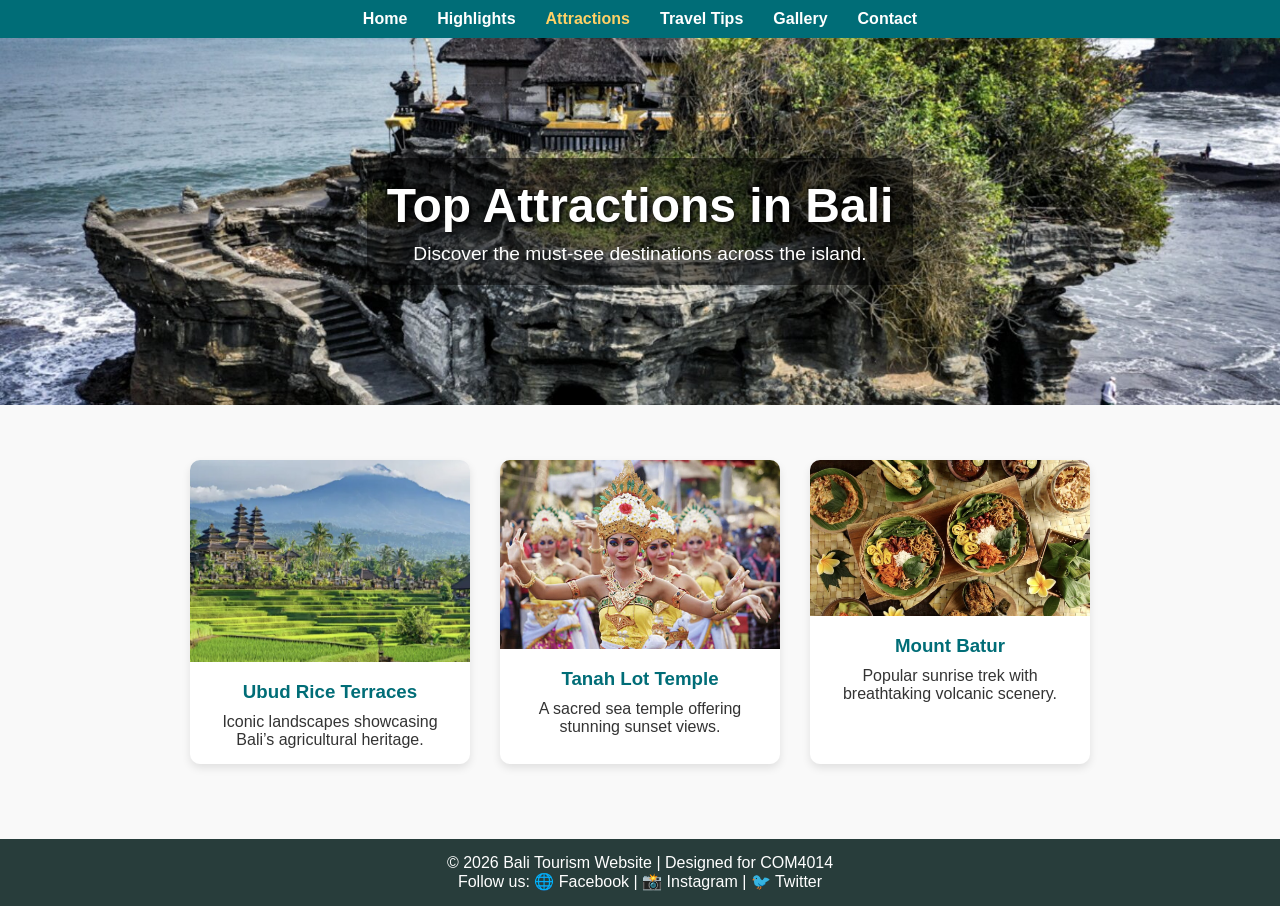
==== pages/attractions.html @ c3a786a6 "Initial commit" ====
<!DOCTYPE html>
<html lang="en">
<head>
    <meta charset="UTF-8">
    <meta name="viewport" content="width=device-width, initial-scale=1.0">
    <title>Bali Attractions</title>
    <link rel="stylesheet" href="../css/style.css">
    <link rel="icon" type="image/png" href="../images/favicon.png">
</head>
<body>
    <header>
        <nav>
            <ul>
                <li><a href="index.html">Home</a></li>
                <li><a href="highlights.html">Highlights</a></li>
                <li><a href="attractions.html" class="active">Attractions</a></li>
                <li><a href="tips.html">Travel Tips</a></li>
                <li><a href="gallery.html">Gallery</a></li>
                <li><a href="contact.html">Contact</a></li>
            </ul>
        </nav>
    </header>

    <section class="hero" style="background-image: url('../images/bali-attractions.jpg');">
        <div class="hero-text">
            <h1>Top Attractions in Bali</h1>
            <p>Discover the must-see destinations across the island.</p>
        </div>
    </section>

    <section class="grid">
        <div class="card">
            <img src="../images/bali-gallery1.jpg" alt="Ubud Rice Terraces">
            <h3>Ubud Rice Terraces</h3>
            <p>Iconic landscapes showcasing Bali’s agricultural heritage.</p>
        </div>
        <div class="card">
            <img src="../images/bali-gallery2.jpg" alt="Tanah Lot Temple">
            <h3>Tanah Lot Temple</h3>
            <p>A sacred sea temple offering stunning sunset views.</p>
        </div>
        <div class="card">
            <img src="../images/bali-gallery3.jpg" alt="Mount Batur">
            <h3>Mount Batur</h3>
            <p>Popular sunrise trek with breathtaking volcanic scenery.</p>
        </div>
    </section>

    <footer>
        <p>&copy; 2026 Bali Tourism Website | Designed for COM4014</p>
        <p>Follow us: 🌐 Facebook | 📸 Instagram | 🐦 Twitter</p>
    </footer>
</body>
</html>
---- css/style.css ----
/* General Reset */
body, h1, h2, h3, p, ul, li {
    margin: 0;
    padding: 0;
    font-family: Arial, sans-serif;
}
body {
    background-color: #f9f9f9;
    color: #333;
    overflow: hidden;
    height: 100vh;
}

/* Navigation Bar */
nav {
    background-color: #006d77; /* Turquoise */
    padding: 10px;
}
nav ul {
    list-style: none;
    display: flex;
    justify-content: center;
}
nav ul li {
    margin: 0 15px;
}
nav ul li a {
    color: white;
    text-decoration: none;
    font-weight: bold;
}
nav ul li a:hover, nav ul li a.active {
    color: #ffd166; /* Gold hover effect */
}

/* Hero Section */
.hero {
    background-size: cover;
    background-position: center;
    color: white;
    text-align: center;
    padding: 120px 20px;
    position: relative;
}
.hero-text {
    background: rgba(0,0,0,0.5);
    display: inline-block;
    padding: 20px;
    border-radius: 10px;
}
.hero h1 {
    font-size: 3em;
    text-shadow: 2px 2px 5px black;
}
.hero p {
    font-size: 1.2em;
    margin-top: 10px;
}
.btn {
    display: inline-block;
    margin-top: 15px;
    padding: 10px 20px;
    background-color: #ffd166;
    color: #283d3b;
    text-decoration: none;
    font-weight: bold;
    border-radius: 5px;
}
.btn:hover {
    background-color: #ef476f; /* Coral hover */
    color: white;
}

/* Intro & Content Sections */
.intro, .content {
    padding: 40px 20px;
    text-align: center;
    max-width: 900px;
    margin: auto;
    line-height: 1.6;
}
.intro h2, .content h2 {
    color: #006d77;
    margin-bottom: 15px;
}
.content h2 {
    margin-top: 25px;
}

/* Grid Layout (Attractions) */
.grid {
    display: flex;
    justify-content: center;
    flex-wrap: wrap;
    padding: 40px 20px;
}
.card {
    background: white;
    border-radius: 10px;
    margin: 15px;
    width: 280px;
    box-shadow: 0 4px 8px rgba(0,0,0,0.1);
    text-align: center;
    transition: transform 0.3s;
}
.card img {
    width: 100%;
    border-radius: 10px 10px 0 0;
}
.card h3 {
    color: #006d77;
    margin: 15px 0 10px;
}
.card p {
    padding: 0 15px 15px;
}
.card:hover {
    transform: scale(1.05);
}

/* Gallery */
.gallery {
    display: flex;
    justify-content: center;
    flex-wrap: wrap;
    padding: 40px 20px;
}
.gallery-item {
    position: relative;
    margin: 10px;
}
.gallery-item img {
    width: 300px;
    height: 200px;
    object-fit: cover;
    border-radius: 10px;
}
.overlay {
    position: absolute;
    bottom: 0;
    background: rgba(0,0,0,0.6);
    color: white;
    width: 100%;
    text-align: center;
    padding: 10px;
    border-radius: 0 0 10px 10px;
    opacity: 0;
    transition: opacity 0.3s;
}
.gallery-item:hover .overlay {
    opacity: 1;
}

/* Form Section (Contact Page) */
.form-section {
    padding: 40px 20px;
    max-width: 600px;
    margin: auto;
}
.form-section h2 {
    text-align: center;
    color: #006d77;
    margin-bottom: 20px;
}
form {
    display: flex;
    flex-direction: column;
}
label {
    margin: 10px 0 5px;
    font-weight: bold;
}
input, textarea {
    padding: 10px;
    border: 1px solid #ccc;
    border-radius: 5px;
}
button {
    margin-top: 15px;
    padding: 10px;
    background-color: #006d77;
    color: white;
    border: none;
    border-radius: 5px;
    font-weight: bold;
    cursor: pointer;
}
button:hover {
    background-color: #ef476f;
}

/* Footer */
footer {
    background-color: #283d3b; /* Earthy tone */
    color: white;
    text-align: center;
    padding: 15px;
    margin-top: 20px;
}

/* Responsive Design */
@media (max-width: 768px) {
    .hero h1 {
        font-size: 2em;
    }
    .grid, .gallery {
        flex-direction: column;
        align-items: center;
    }
    .card, .gallery-item img {
        width: 90%;
    }
}
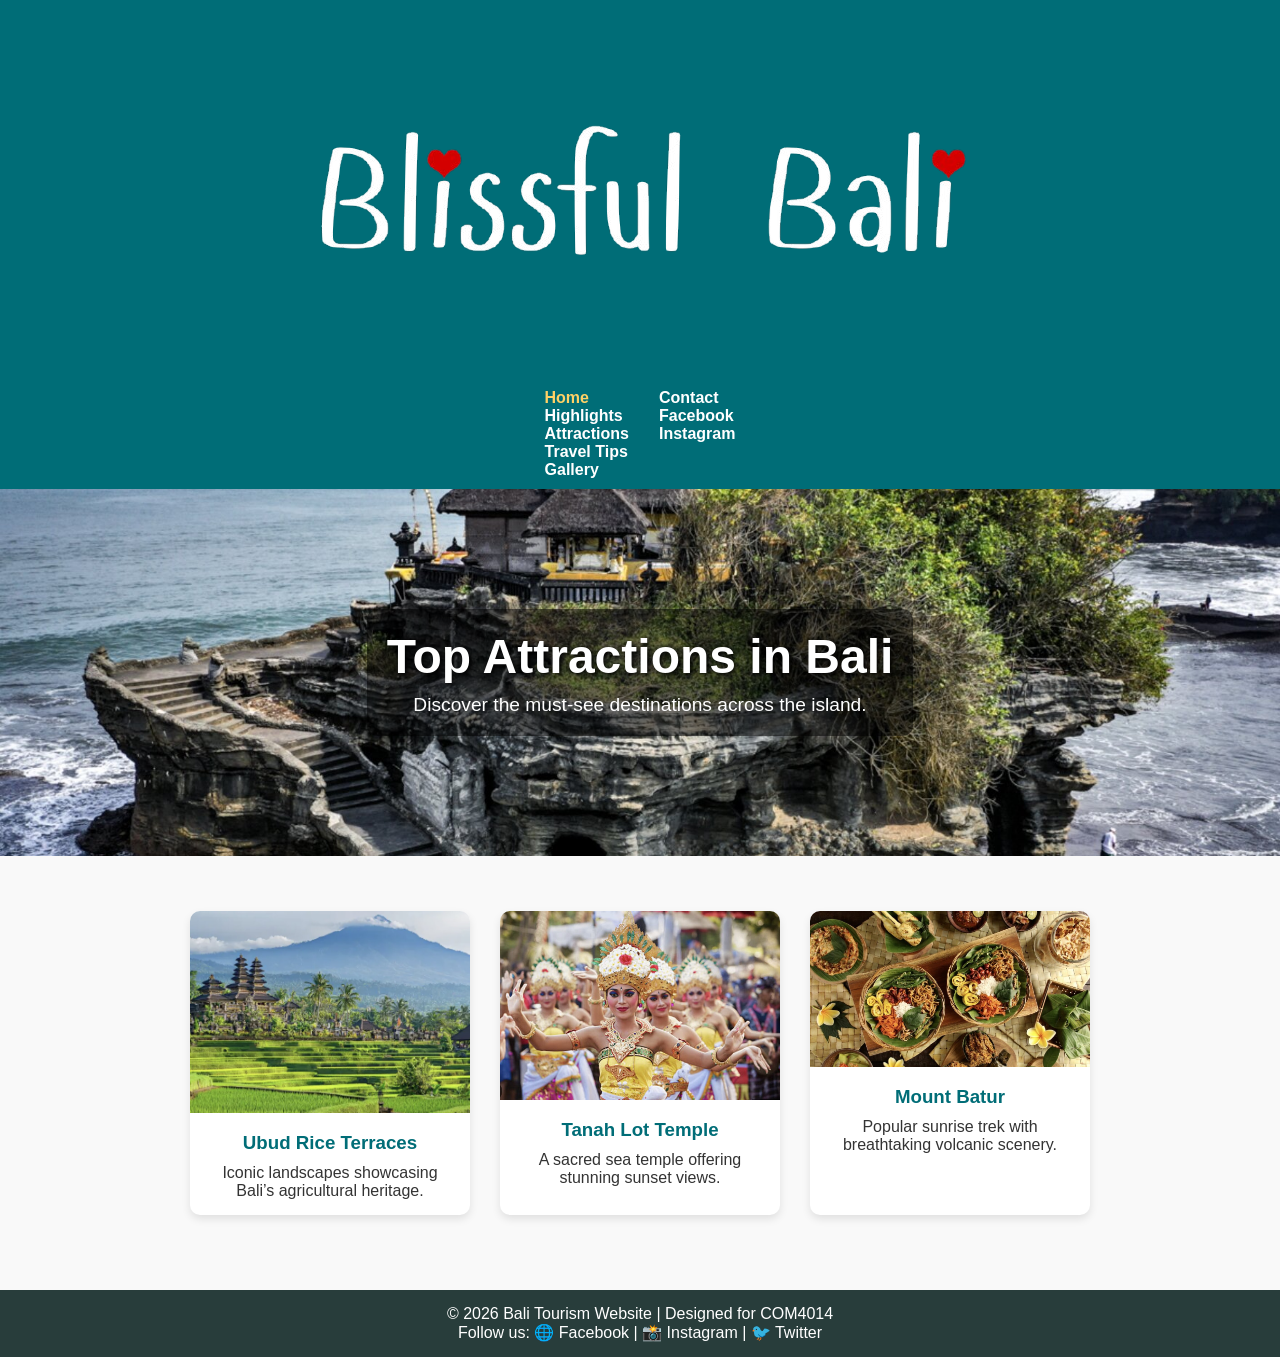
==== commit 557bb344: "final" ====
--- a/pages/attractions.html
+++ b/pages/attractions.html
@@ -10,13 +10,22 @@
 <body>
     <header>
         <nav>
-            <ul>
-                <li><a href="index.html">Home</a></li>
-                <li><a href="highlights.html">Highlights</a></li>
-                <li><a href="attractions.html" class="active">Attractions</a></li>
-                <li><a href="tips.html">Travel Tips</a></li>
-                <li><a href="gallery.html">Gallery</a></li>
-                <li><a href="contact.html">Contact</a></li>
+            <ul class="head-ul-one">
+                <li><img src="../images/Untitled_design-removebg-preview.jpg" alt=""></li>
+            </ul>
+            <ul class="head-ul-two">
+                <div class="first">
+                    <li><a href="index.html" class="active">Home</a></li>
+                    <li><a href="highlights.html">Highlights</a></li>
+                    <li><a href="attractions.html">Attractions</a></li>
+                    <li><a href="tips.html">Travel Tips</a></li>
+                    <li><a href="gallery.html">Gallery</a></li>
+                </div>
+                <div class="second">
+                    <li><a href="contact.html"><i class="fa-solid fa-phone"></i> Contact</a></li>
+                    <li><a href="facebook.com"><i class="fa-brands fa-facebook"></i>Facebook</a></li>
+                    <li><a href="Instagram.com"><i class="fa-brands fa-instagram"></i>Instagram</a></li>
+                </div>
             </ul>
         </nav>
     </header>
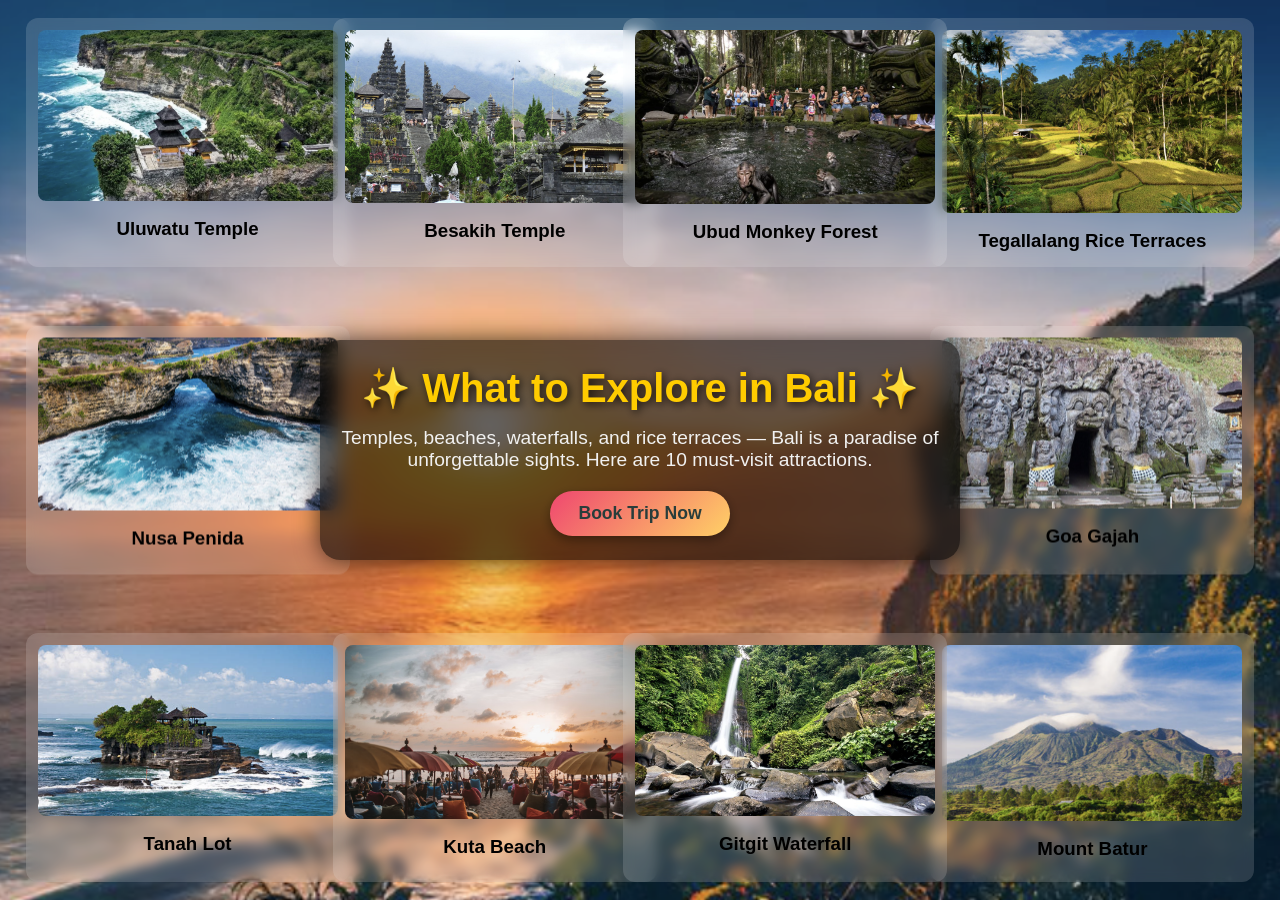
==== commit 22232079: "final" ====
--- a/pages/attractions.html
+++ b/pages/attractions.html
@@ -1,63 +1,95 @@
 <!DOCTYPE html>
 <html lang="en">
 <head>
-    <meta charset="UTF-8">
-    <meta name="viewport" content="width=device-width, initial-scale=1.0">
-    <title>Bali Attractions</title>
-    <link rel="stylesheet" href="../css/style.css">
-    <link rel="icon" type="image/png" href="../images/favicon.png">
+  <meta charset="UTF-8">
+  <meta name="viewport" content="width=device-width, initial-scale=1.0">
+  <title>Bali Attractions</title>
+  <link rel="stylesheet" href="../css/styles.css">
 </head>
-<body>
-    <header>
-        <nav>
-            <ul class="head-ul-one">
-                <li><img src="../images/Untitled_design-removebg-preview.jpg" alt=""></li>
-            </ul>
-            <ul class="head-ul-two">
-                <div class="first">
-                    <li><a href="index.html" class="active">Home</a></li>
-                    <li><a href="highlights.html">Highlights</a></li>
-                    <li><a href="attractions.html">Attractions</a></li>
-                    <li><a href="tips.html">Travel Tips</a></li>
-                    <li><a href="gallery.html">Gallery</a></li>
-                </div>
-                <div class="second">
-                    <li><a href="contact.html"><i class="fa-solid fa-phone"></i> Contact</a></li>
-                    <li><a href="facebook.com"><i class="fa-brands fa-facebook"></i>Facebook</a></li>
-                    <li><a href="Instagram.com"><i class="fa-brands fa-instagram"></i>Instagram</a></li>
-                </div>
-            </ul>
-        </nav>
-    </header>
+<body class="attractions">
 
-    <section class="hero" style="background-image: url('../images/bali-attractions.jpg');">
-        <div class="hero-text">
-            <h1>Top Attractions in Bali</h1>
-            <p>Discover the must-see destinations across the island.</p>
-        </div>
-    </section>
+  <!-- Central Text Box -->
+  <section class="main-text">
+    <h1>✨ What to Explore in Bali ✨</h1>
+    <p>Temples, beaches, waterfalls, and rice terraces — Bali is a paradise of unforgettable sights. Here are 10 must‑visit attractions.</p>
+     <a href="contact.html" class="book-btn">Book Trip Now</a>
+</section>
 
-    <section class="grid">
-        <div class="card">
-            <img src="../images/bali-gallery1.jpg" alt="Ubud Rice Terraces">
-            <h3>Ubud Rice Terraces</h3>
-            <p>Iconic landscapes showcasing Bali’s agricultural heritage.</p>
-        </div>
-        <div class="card">
-            <img src="../images/bali-gallery2.jpg" alt="Tanah Lot Temple">
-            <h3>Tanah Lot Temple</h3>
-            <p>A sacred sea temple offering stunning sunset views.</p>
-        </div>
-        <div class="card">
-            <img src="../images/bali-gallery3.jpg" alt="Mount Batur">
-            <h3>Mount Batur</h3>
-            <p>Popular sunrise trek with breathtaking volcanic scenery.</p>
-        </div>
-    </section>
+  <!-- Attraction Cards -->
+  <div class="attraction-grid">
+    <!-- Corners -->
+    <div class="attraction corner top-left">
+      <a href="https://www.google.com/search?q=Uluwatu+Temple+Bali" target="_blank">
+        <img src="../images/attractions/tlc.png" alt="Uluwatu Temple">
+      </a>
+      <h3>Uluwatu Temple</h3>
+    </div>
 
-    <footer>
-        <p>&copy; 2026 Bali Tourism Website | Designed for COM4014</p>
-        <p>Follow us: 🌐 Facebook | 📸 Instagram | 🐦 Twitter</p>
-    </footer>
+    <div class="attraction corner top-right">
+      <a href="https://www.google.com/search?q=Tegallalang+Rice+Terraces+Bali" target="_blank">
+        <img src="../images/attractions/trc.png" alt="Tegallalang Rice Terraces">
+      </a>
+      <h3>Tegallalang Rice Terraces</h3>
+    </div>
+
+    <div class="attraction corner bottom-left">
+      <a href="https://www.google.com/search?q=Tanah+Lot+Bali" target="_blank">
+        <img src="../images/attractions/blc.png" alt="Tanah Lot">
+      </a>
+      <h3>Tanah Lot</h3>
+    </div>
+
+    <div class="attraction corner bottom-right">
+      <a href="https://www.google.com/search?q=Mount+Batur+Bali" target="_blank">
+        <img src="../images/attractions/brc.png" alt="Mount Batur">
+      </a>
+      <h3>Mount Batur</h3>
+    </div>
+
+    <!-- Above & Below -->
+    <div class="attraction above left">
+      <a href="https://www.google.com/search?q=Besakih+Temple+Bali" target="_blank">
+        <img src="../images/attractions/tl.png" alt="Besakih Temple">
+      </a>
+      <h3>Besakih Temple</h3>
+    </div>
+
+    <div class="attraction above right">
+      <a href="https://www.google.com/search?q=Ubud+Monkey+Forest+Bali" target="_blank">
+        <img src="../images/attractions/tr.png" alt="Ubud Monkey Forest">
+      </a>
+      <h3>Ubud Monkey Forest</h3>
+    </div>
+
+    <div class="attraction below left">
+      <a href="https://www.google.com/search?q=Kuta+Beach+Bali" target="_blank">
+        <img src="../images/attractions/dl.png" alt="Kuta Beach">
+      </a>
+      <h3>Kuta Beach</h3>
+    </div>
+
+    <div class="attraction below right">
+      <a href="https://www.google.com/search?q=Gitgit+Waterfall+Bali" target="_blank">
+        <img src="../images/attractions/dr.png" alt="Gitgit Waterfall">
+      </a>
+      <h3>Gitgit Waterfall</h3>
+    </div>
+
+    <!-- Left & Right -->
+    <div class="attraction side left">
+      <a href="https://www.google.com/search?q=Nusa+Penida+Bali" target="_blank">
+        <img src="../images/attractions/l.png" alt="Nusa Penida">
+      </a>
+      <h3>Nusa Penida</h3>
+    </div>
+
+    <div class="attraction side right">
+      <a href="https://www.google.com/search?q=Goa+Gajah+Bali" target="_blank">
+        <img src="../images/attractions/r.png" alt="Goa Gajah">
+      </a>
+      <h3>Goa Gajah</h3>
+    </div>
+  </div>
+
 </body>
-</html>
+</html>
--- a/css/styles.css
+++ b/css/styles.css
@@ -0,0 +1,469 @@
+/* gallery box */
+
+/* General Page Styling */
+body.gallery {
+  margin: 0;
+  font-family: 'Segoe UI', Arial, sans-serif;
+  background: url('../images/gallery-bg.jpg') no-repeat center center fixed;
+  background-size: cover;
+  color: white;
+  overflow-x: hidden;
+}
+
+/* Header Banner with background photo */
+.gallery-header {
+  text-align: center;
+  padding: 60px 20px;
+  /* 👉 Replace the path below with the actual location of your image */
+  background: url('../images/gallery_back.png') no-repeat center center;
+  background-size: cover;
+  position: relative;
+  margin-bottom: 20px; 
+}
+.gallery-header::before {
+  content: "";
+  position: absolute;
+  inset: 0;
+  background: rgba(0,0,0,0.5); /* overlay for readability */
+  backdrop-filter: blur(4px);
+}
+.gallery-header h1,
+.gallery-header p {
+  position: relative;
+  z-index: 1;
+}
+.gallery-header h1 {
+  font-size: 2.8em;
+  color: #ffd166;
+  margin: 0;
+  text-shadow: 2px 2px 6px rgba(0,0,0,0.6);
+}
+.gallery-header p {
+  font-size: 1.3em;
+  margin-top: 10px;
+  color: #fff;
+}
+
+/* Masonry-style gallery */
+.gallery-section {
+  padding: 0;
+}
+.gallery-masonry {
+  column-count: 4;
+  column-gap: 15px;
+  margin-top: 0;
+}
+.gallery-masonry img {
+  width: 100%;
+  margin-bottom: 15px;
+  border-radius: 8px;
+  transition: transform 0.3s, box-shadow 0.3s, opacity 0.6s;
+  cursor: pointer;
+  display: block;
+  opacity: 0;
+  animation: fadeIn 1s forwards;
+}
+.gallery-masonry img:hover {
+  transform: scale(1.05);
+  box-shadow: 0 0 15px rgba(255,255,255,0.6);
+}
+
+/* Fade-in animation */
+@keyframes fadeIn {
+  to { opacity: 1; }
+}
+
+/* Floating Booking Button */
+.floating-btn {
+  position: fixed;
+  right: 30px;
+  bottom: 30px;
+  background: #06d6a0;   /* green */
+  color: white;
+  padding: 15px 25px;
+  border-radius: 30px;
+  font-size: 1.1em;
+  font-weight: bold;
+  text-decoration: none;
+  box-shadow: 0 4px 10px rgba(0,0,0,0.4);
+  transition: transform 0.3s, background 0.3s;
+  z-index: 1000;
+}
+.floating-btn:hover {
+  background: #118ab2;   /* aqua-blue on hover */
+  color: #fff;
+  transform: scale(1.1);
+}
+
+/* Back button (arrow) */
+.back-btn {
+  position: fixed;       /* pin it on screen */
+  top: 30px;             /* top-left corner */
+  left: 30px;
+  width: 50px;
+  height: 50px;
+  border-radius: 50%;    /* round shape */
+  background: #06d6a0;   /* green */
+  color: white;
+  display: flex;
+  align-items: center;
+  justify-content: center;
+  font-size: 1.3em;
+  border: none;
+  cursor: pointer;
+  box-shadow: 0 4px 10px rgba(0,0,0,0.4);
+  transition: transform 0.3s, background 0.3s;
+  z-index: 1000;
+}
+
+.back-btn:hover {
+  background: #118ab2;   /* aqua-blue on hover */
+  color: #fff;
+  transform: scale(1.1);
+}
+
+
+
+/*tips page*/
+
+/* Tips Page Styling */
+
+body {
+  /* overflow-y: hidden;   */
+  overflow-x: hidden;   /* hides horizontal scrollbar too */
+  background-image: url("../images/bali_back.png"); /* replace with your image path */
+  background-size: cover;       /* make sure it covers the whole screen */
+  background-position: center;  /* center the image */
+  background-repeat: no-repeat; /* prevent tiling */
+  min-height: 100vh;            /* full viewport height */
+  margin: 0;
+  font-family: Arial, sans-serif;
+}
+
+/* Tips Page Header */
+.tips-header {
+  text-align: center;
+  margin-top: 100px;
+  color: #ffffff;          /* bright white for visibility */
+  text-shadow: 2px 2px 6px rgba(0,0,0,0.6); /* glow for contrast */
+}
+
+.tips-header h1 {
+  font-size: 2.8em;
+  margin-bottom: 10px;
+  font-weight: bold;
+}
+
+.tips-header p {
+  font-size: 1.2em;
+  color: #f1f1f1;          /* softer white for subtitle */
+  text-shadow: 1px 1px 4px rgba(0,0,0,0.5);
+}
+
+
+.tips-container {
+  display: grid;
+  grid-template-columns: repeat(auto-fit, minmax(250px, 1fr));
+  gap: 25px;
+  padding: 40px;
+}
+
+.tip-card {
+  background: #f8f9fa;
+  border-radius: 12px;
+  padding: 20px;
+  text-align: center;
+  box-shadow: 0 4px 12px rgba(0,0,0,0.1);
+  transition: transform 0.3s, box-shadow 0.3s;
+}
+
+.tip-card i {
+  font-size: 2em;
+  color: #06d6a0;
+  margin-bottom: 12px;
+}
+
+.tip-card h3 {
+  margin-bottom: 10px;
+  color: #118ab2;
+}
+
+.tip-card p {
+  font-size: 0.95em;
+  color: #333;
+}
+
+.tip-card:hover {
+  transform: translateY(-5px);
+  box-shadow: 0 6px 16px rgba(0,0,0,0.2);
+}
+
+/* Thank You Footer */
+.thankyou-footer {
+  text-align: center;
+  padding: 12px;           /* reduced height */
+  margin-top: 20px;        /* bring it closer to content */
+  background: #06d6a0;     /* elegant green instead of yellow */
+  color: #fff;             /* white text for contrast */
+  font-size: 1em;
+  font-weight: bold;
+  border-top: 3px solid #118ab2; /* accent line */
+}
+
+/*Attractions*/
+
+/* General Page Styling */
+body.attractions {
+  margin: 0;
+  font-family: 'Segoe UI', Arial, sans-serif;
+  background: url('../images/attractions_back.png') no-repeat center center fixed;
+  background-size: cover;
+  color: #fff;
+  min-height: 100vh;
+  position: relative;
+}
+
+/* Central Text Box */
+.main-text {
+  position: absolute;
+  top: 50%;
+  left: 50%;
+  transform: translate(-50%, -50%);
+  text-align: center;
+  width: 600px;       /* control width */
+  height: 180px;      /* fixed height */
+  overflow: hidden;   /* prevent scrollbars inside */
+  background: rgba(0,0,0,0.6);
+  backdrop-filter: blur(10px);
+  padding: 20px;      /* reduce padding if box is too tall */
+  border-radius: 20px;
+  box-shadow: 0 0 25px rgba(0,0,0,0.7);
+  z-index: 10;
+
+  display: flex;
+  flex-direction: column;
+  justify-content: center; /* centers text vertically */
+  align-items: center;     /* centers text horizontally */
+}
+
+.main-text h1 {
+  margin: 0 0 15px 0; /* ensures spacing between heading and paragraph */
+  font-size: 2.5em;
+  color: #ffcc00;
+  text-shadow: 2px 2px 8px rgba(0,0,0,0.8);
+}
+.main-text p {
+  margin: 0;          /* removes extra downward spacing */
+  font-size: 1.2em;
+  color: #f1f1f1;
+}
+
+
+/* Attraction Cards */
+.attraction {
+  position: absolute;
+  width: 300px;
+  height: 225px;
+  background: rgba(255,255,255,0.15);
+  backdrop-filter: blur(6px);
+  border-radius: 12px;
+  padding: 12px;
+  text-align: center;
+  transition: transform 0.3s, box-shadow 0.3s;
+}
+.attraction img {
+  width: 100%;
+  border-radius: 8px;
+  margin-bottom: 8px;
+}
+.attraction h3 {
+  color: black; /* vibrant aqua */
+  margin: 5px 0;
+}
+
+.attraction:hover {
+  transform: scale(1.1);
+  box-shadow: 0 0 20px rgba(255,255,255,0.7);
+}
+
+/* Positioning */
+.corner.top-left { top: 2%; left: 2%; }
+.corner.top-right { top: 2%; right: 2%; }
+.corner.bottom-left { bottom: 2%; left: 2%; }
+.corner.bottom-right { bottom: 2%; right: 2%; }
+
+.above.left { top: 2%; left: 26%; }
+.above.right { top: 2%; right: 26%; }
+.below.left { bottom: 2%; left: 26%; }
+.below.right { bottom: 2%; right: 26%; }
+
+.side.left { top: 50%; left: 2%; transform: translateY(-50%); }
+.side.right { top: 50%; right: 2%; transform: translateY(-50%); }
+
+.book-btn {
+  display: inline-block;
+  margin-top: 20px;
+  padding: 12px 28px;
+  background: linear-gradient(135deg, #ef476f, #ffd166); /* elegant gradient */
+  color: #283d3b;
+  font-weight: bold;
+  font-size: 1.1em;
+  text-decoration: none;
+  border-radius: 30px;
+  box-shadow: 0 4px 12px rgba(0,0,0,0.4);
+  transition: transform 0.3s, background 0.3s, color 0.3s;
+}
+
+.book-btn:hover {
+  transform: scale(1.1);
+  background: linear-gradient(135deg, #ffd166, #06d6a0); /* hover gradient */
+  color: white;
+}
+
+
+
+
+
+/* Contact page */
+body.contact {
+  margin: 0;
+  font-family: Arial, sans-serif;
+  background: url('../images/contact_back.jpg') no-repeat center center fixed;
+  background-size: cover;
+  color: white;
+  height: 100vh;
+  display: flex;
+  align-items: center;
+  justify-content: center;
+}
+
+
+/* Navigation Buttons */
+/* Home button (house icon) */
+.home-btn {
+  position: fixed;       /* pin it on screen */
+  top: 30px;             /* same vertical alignment as back button */
+  left: 95px;            /* offset to sit beside back button */
+  width: 50px;
+  height: 50px;
+  border-radius: 50%;    /* round shape */
+  background: #06d6a0;   /* green */
+  color: white;
+  display: flex;
+  align-items: center;
+  justify-content: center;
+  font-size: 1.3em;
+  border: none;
+  cursor: pointer;
+  box-shadow: 0 4px 10px rgba(0,0,0,0.4);
+  transition: transform 0.3s, background 0.3s;
+  z-index: 1000;
+}
+
+.home-btn:hover {
+  background: #118ab2;   /* aqua-blue on hover */
+  color: #fff;
+  transform: scale(1.1);
+}
+
+/* Back button (arrow) */
+.back-btn {
+  position: fixed;       /* pin it on screen */
+  top: 30px;             /* top-left corner */
+  left: 30px;
+  width: 50px;
+  height: 50px;
+  border-radius: 50%;    /* round shape */
+  background: #06d6a0;   /* green */
+  color: white;
+  display: flex;
+  align-items: center;
+  justify-content: center;
+  font-size: 1.3em;
+  border: none;
+  cursor: pointer;
+  box-shadow: 0 4px 10px rgba(0,0,0,0.4);
+  transition: transform 0.3s, background 0.3s;
+  z-index: 1000;
+}
+
+.back-btn:hover {
+  background: #118ab2;   /* aqua-blue on hover */
+  color: #fff;
+  transform: scale(1.1);
+}
+
+
+
+/* Container for forms */
+.contact-container {
+  display: flex;
+  justify-content: space-between;
+  align-items: stretch;
+  width: 65%;
+  height: 90%;
+  gap: 100px; /* doubled gap */
+}
+
+/* Each form box */
+.form-box {
+  flex: 1;
+  background: rgba(255, 255, 255, 0.25);
+  padding: 20px;
+  border-radius: 12px;
+  backdrop-filter: blur(8px);
+  color: #fff;
+  display: flex;
+  flex-direction: column;
+  justify-content: flex-start;
+}
+.form-box h2 {
+  text-align: center;
+  margin-bottom: 15px;
+  color: #ffd166;
+  font-size: 1.4em;
+}
+
+/* Form styling */
+.contact-form {
+  display: flex;
+  flex-direction: column;
+  flex: 1;
+}
+.contact-form label {
+  margin: 8px 0 4px;
+  text-align: left;
+  font-size: 0.9em;
+}
+.contact-form input,
+.contact-form textarea,
+.contact-form select {
+  padding: 8px;
+  border: none;
+  border-radius: 5px;
+  margin-bottom: 12px;
+  background: rgba(255,255,255,0.85);
+  color: #333;
+  font-size: 0.9em;
+}
+.contact-form textarea {
+  resize: none;
+}
+.contact-form input::placeholder,
+.contact-form textarea::placeholder {
+  color: #666;
+}
+.contact-form .btn {
+  background-color: #ffd166;
+  color: #283d3b;
+  font-weight: bold;
+  border: none;
+  padding: 10px;
+  border-radius: 5px;
+  cursor: pointer;
+  font-size: 0.95em;
+}
+.contact-form .btn:hover {
+  background-color: #ef476f;
+  color: white;
+}
